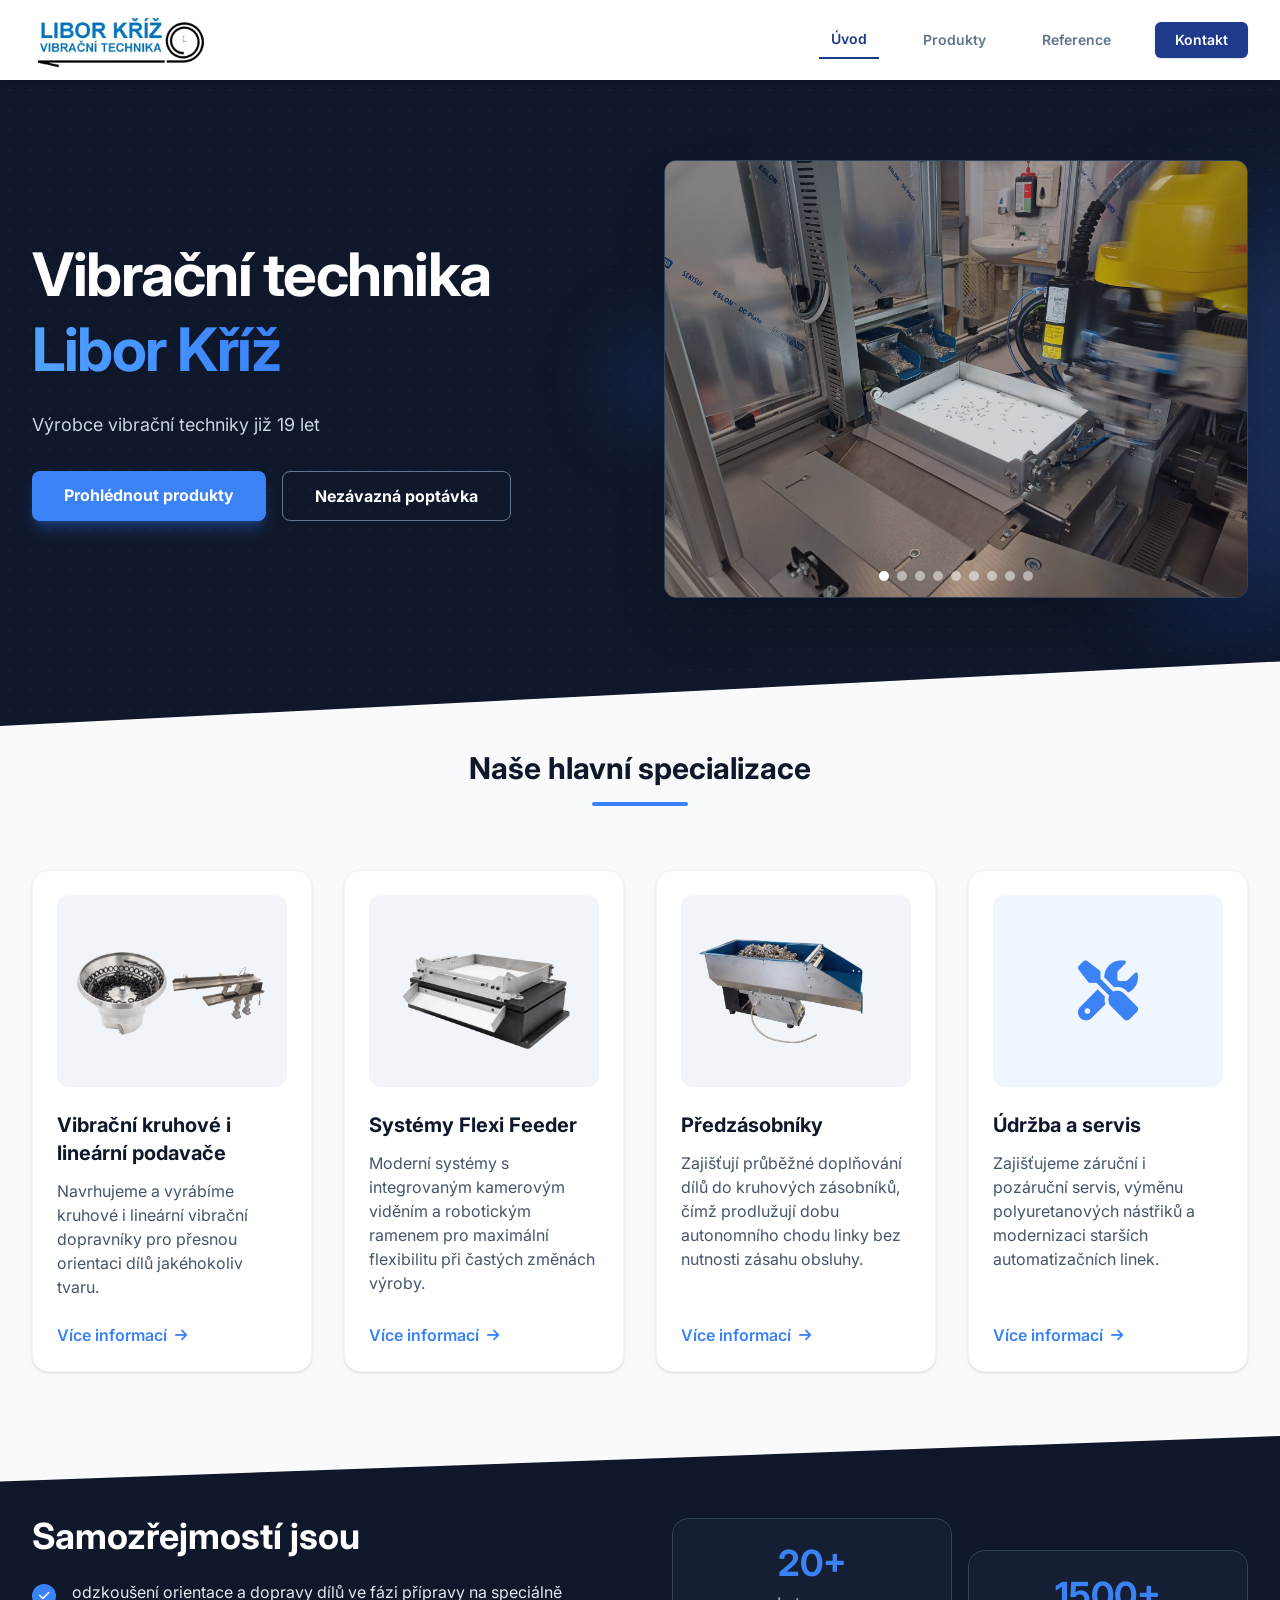
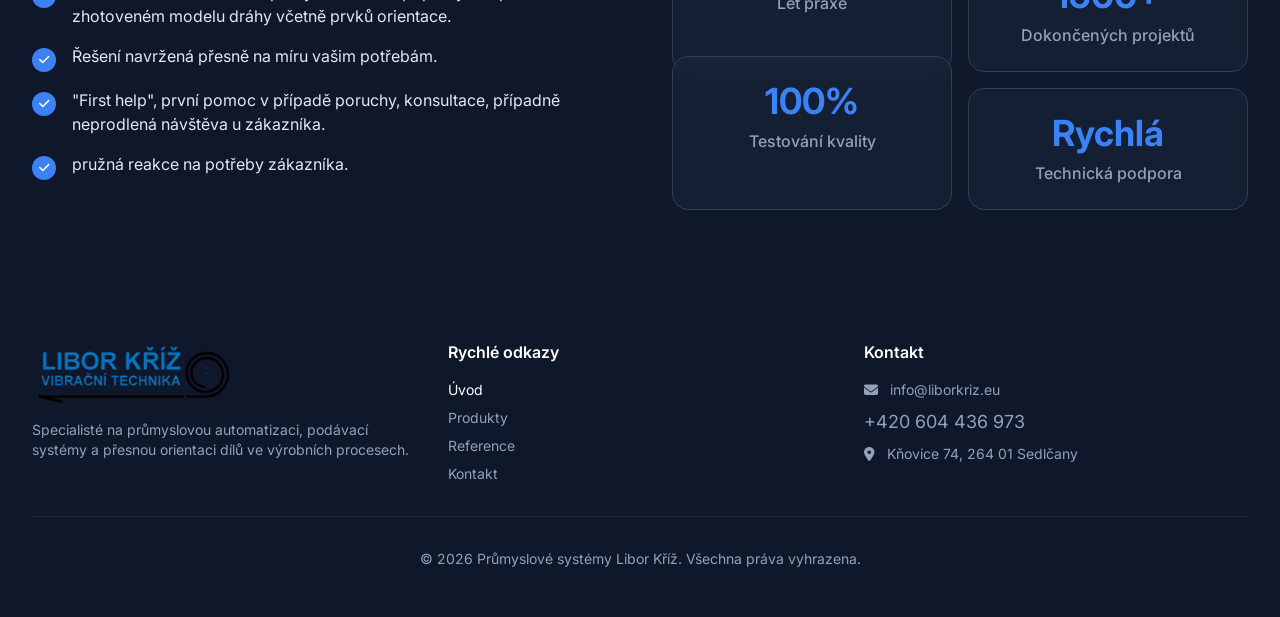
==== index.html @ c9272d0b "Add files via upload" ====
<!DOCTYPE html>
<html lang="cs">
<head>
    <meta charset="UTF-8">
    <meta name="viewport" content="width=device-width, initial-scale=1.0">
    
    <!-- Vylepšený SEO titulek a nový meta popisek -->
    <title>Vibrační technika a průmyslová automatizace | Libor Kříž</title>
    <meta name="description" content="Český výrobce vibrační techniky s 19letou tradicí. Navrhujeme a vyrábíme vibrační kruhové zásobníky, lineární podavače a systémy Flexi Feeder na míru.">
    
    <!-- Strukturovaná data (Schema.org) pro Google -->
    <script type="application/ld+json">
    {
      "@context": "https://schema.org",
      "@type": "Manufacturer",
      "name": "Libor Kříž - Průmyslové systémy",
      "url": "https://www.liborkriz.eu",
      "description": "Výrobce vibrační techniky, kruhových zásobníků a průmyslové automatizace.",
      "address": {
        "@type": "PostalAddress",
        "streetAddress": "Kňovice 74",
        "addressLocality": "Sedlčany",
        "postalCode": "264 01",
        "addressCountry": "CZ"
      },
      "telephone": "+420604436973",
      "email": "info@liborkriz.eu"
    }
    </script>
    
    <!-- knihovny -->
    <link rel="stylesheet" href="https://cdnjs.cloudflare.com/ajax/libs/font-awesome/6.4.0/css/all.min.css">
    <link href="https://fonts.googleapis.com/css2?family=Inter:wght@300;400;600;700&display=swap" rel="stylesheet">
    
    <!-- Náš vygenerovaný a bleskově rychlý styl -->
    <link rel="stylesheet" href="css/style.min.css">
</head>
<body class="bg-gray-50 text-slate-800 font-sans antialiased">
    
    <div id="spolecna-hlavicka"></div>

    <!-- Hlavní Hero Sekce -->
    <section class="relative bg-industrial-dark text-white pt-20 pb-32 clip-diagonal overflow-hidden">
        <!-- Dekorativní mřížka na pozadí -->
        <div class="absolute inset-0 opacity-10" style="background-image: radial-gradient(#3b82f6 1px, transparent 1px); background-size: 20px 20px;"></div>
        <div class="absolute top-1/2 right-0 -mr-48 -mt-48 w-96 h-96 rounded-full bg-industrial-accent opacity-20 blur-3xl"></div>
        
        <div class="relative max-w-7xl mx-auto px-4 sm:px-6 lg:px-8 flex flex-col md:flex-row items-center gap-12">
            <div class="md:w-1/2 text-center md:text-left z-10">
                <h1 class="text-4xl md:text-5xl lg:text-6xl font-bold tracking-tight mb-6 leading-tight">
                    Vibrační technika <span class="text-transparent bg-clip-text bg-gradient-to-r from-blue-400 to-industrial-accent">Libor Kříž</span>
                </h1>
                <p class="text-lg text-slate-300 mb-8 max-w-lg mx-auto md:mx-0">
                    Výrobce vibrační techniky již 19 let
                <div class="flex flex-col sm:flex-row gap-4 justify-center md:justify-start">
                    <a href="sluzby.html" class="bg-industrial-accent hover:bg-blue-600 text-white font-bold py-3 px-8 rounded-lg transition-colors shadow-lg shadow-blue-500/30 text-center">
                        Prohlédnout produkty
                    </a>
                    <a href="kontakt.html" class="bg-transparent border border-slate-500 hover:border-white text-white font-bold py-3 px-8 rounded-lg transition-colors text-center">
                        Nezávazná poptávka
                    </a>
                </div>
            </div>
            
            <!-- Pravý sloupec - Slideshow -->
            <div class="lg:w-1/2 relative hidden lg:block">
                <div class="aspect-[4/3] rounded-xl bg-slate-800 border border-slate-700 shadow-2xl relative z-10 overflow-hidden group">
                    
                    <!-- Kontejner pro obrázky -->
                    <div id="hero-slideshow" class="w-full h-full relative">
                        <img src="image/image uvod/FF automa.webp" alt="Průmyslová automatizace 1" class="absolute inset-0 w-full h-full object-cover transition-opacity duration-1000 opacity-100 slide-img">
                        <img src="image/image uvod/FF otevírání.webp" alt="Průmyslová automatizace 2" loading="lazy" class="absolute inset-0 w-full h-full object-cover transition-opacity duration-1000 opacity-0 slide-img">
                        <img src="image/image uvod/FF předzásobník.webp" alt="Předzásobník" loading="lazy" class="absolute inset-0 w-full h-full object-cover transition-opacity duration-1000 opacity-0 slide-img">
                        <img src="image/image uvod/KZ 1.webp" alt="Kruhový zásobník 1" loading="lazy" class="absolute inset-0 w-full h-full object-cover transition-opacity duration-1000 opacity-0 slide-img">
                        <img src="image/image uvod/KZ 2.webp" alt="Kruhový zásobník 2" loading="lazy" class="absolute inset-0 w-full h-full object-cover transition-opacity duration-1000 opacity-0 slide-img">
                        <img src="image/image uvod/KZ 3.webp" alt="Kruhový zásobník 3" loading="lazy" class="absolute inset-0 w-full h-full object-cover transition-opacity duration-1000 opacity-0 slide-img">
                        <img src="image/image uvod/KZ 4.webp" alt="Kruhový zásobník 4" loading="lazy" class="absolute inset-0 w-full h-full object-cover transition-opacity duration-1000 opacity-0 slide-img">
                        <img src="image/image uvod/KZ 5.webp" alt="Kruhový zásobník 5" loading="lazy" class="absolute inset-0 w-full h-full object-cover transition-opacity duration-1000 opacity-0 slide-img">
                        <img src="image/image uvod/KZ 6.webp" alt="Kruhový zásobník 6" loading="lazy" class="absolute inset-0 w-full h-full object-cover transition-opacity duration-1000 opacity-0 slide-img">
                        <div class="absolute inset-0 bg-slate-900/20"></div>
                    </div>

                    <!-- Tlačítka pro manuální ovládání -->
                    <button id="slide-prev" class="absolute left-4 top-1/2 -translate-y-1/2 bg-slate-900/50 hover:bg-industrial-accent text-white w-10 h-10 rounded-full flex items-center justify-center opacity-0 group-hover:opacity-100 transition-all cursor-pointer z-20">
                        <i class="fa-solid fa-chevron-left"></i>
                    </button>
                    <button id="slide-next" class="absolute right-4 top-1/2 -translate-y-1/2 bg-slate-900/50 hover:bg-industrial-accent text-white w-10 h-10 rounded-full flex items-center justify-center opacity-0 group-hover:opacity-100 transition-all cursor-pointer z-20">
                        <i class="fa-solid fa-chevron-right"></i>
                    </button>
                    
                    <!-- Indikátory (Tečky dole) -->
                    <div class="absolute bottom-4 left-1/2 -translate-x-1/2 flex space-x-2 z-20">
                        <span class="slide-dot w-2.5 h-2.5 rounded-full bg-white opacity-100 cursor-pointer transition-opacity" data-index="0"></span>
                        <span class="slide-dot w-2.5 h-2.5 rounded-full bg-white opacity-50 hover:opacity-75 cursor-pointer transition-opacity" data-index="1"></span>
                        <span class="slide-dot w-2.5 h-2.5 rounded-full bg-white opacity-50 hover:opacity-75 cursor-pointer transition-opacity" data-index="2"></span>
                        <span class="slide-dot w-2.5 h-2.5 rounded-full bg-white opacity-50 hover:opacity-75 cursor-pointer transition-opacity" data-index="3"></span>
                        <span class="slide-dot w-2.5 h-2.5 rounded-full bg-white opacity-50 hover:opacity-75 cursor-pointer transition-opacity" data-index="4"></span>
                        <span class="slide-dot w-2.5 h-2.5 rounded-full bg-white opacity-50 hover:opacity-75 cursor-pointer transition-opacity" data-index="5"></span>
                        <span class="slide-dot w-2.5 h-2.5 rounded-full bg-white opacity-50 hover:opacity-75 cursor-pointer transition-opacity" data-index="6"></span>
                        <span class="slide-dot w-2.5 h-2.5 rounded-full bg-white opacity-50 hover:opacity-75 cursor-pointer transition-opacity" data-index="7"></span>
                        <span class="slide-dot w-2.5 h-2.5 rounded-full bg-white opacity-50 hover:opacity-75 cursor-pointer transition-opacity" data-index="8"></span>
                    </div>
                </div>
                <div class="absolute top-1/2 -translate-y-1/2 -left-12 w-24 h-24 bg-industrial-accent/20 rounded-full blur-2xl"></div>
                <div class="absolute -bottom-6 -right-6 w-32 h-32 bg-industrial-blue/30 rounded-full blur-2xl"></div>
            </div>
        </div>
    </section>

    <!-- Sekce: Co děláme s velkými obrázky -->
<!-- Sekce: Co děláme s velkými obrázky -->
    <main class="py-16 bg-gray-50 -mt-10">
        <div class="max-w-7xl mx-auto px-4 sm:px-6 lg:px-8">
            <div class="text-center mb-16">
                <h2 class="text-3xl font-bold text-industrial-dark">Naše hlavní specializace</h2>
                <div class="w-24 h-1 bg-industrial-accent mx-auto mt-4 rounded-full"></div>
            </div>

            <div class="grid grid-cols-1 md:grid-cols-2 lg:grid-cols-4 gap-8">
                
                <!-- Karta 1: Vibrační podavače -->
                <div class="bg-white p-6 rounded-2xl shadow-sm border border-slate-100 hover:shadow-xl transition-all duration-300 transform hover:-translate-y-1 flex flex-col h-full">
                    <div class="w-full h-48 mb-6 rounded-xl overflow-hidden bg-slate-100 flex items-center justify-center">
                        <img src="image/image uvod/KZ-linear.webp" alt="Vibrační kruhové a lineární podavače" loading="lazy" class="w-full h-full object-contain p-4">
                    </div>
                    <h3 class="text-xl font-bold text-industrial-dark mb-3">Vibrační kruhové i lineární podavače</h3>
                    <p class="text-slate-600 mb-6 flex-grow">Navrhujeme a vyrábíme kruhové i lineární vibrační dopravníky pro přesnou orientaci dílů jakéhokoliv tvaru.</p>
                    <a href="sluzby.html#vibracni" class="text-industrial-accent font-semibold hover:text-industrial-blue flex items-center transition-colors mt-auto">Více informací <i class="fa-solid fa-arrow-right ml-2 text-sm"></i></a>
                </div>

                <!-- Karta 2: Flexi Feeder -->
                <div class="bg-white p-6 rounded-2xl shadow-sm border border-slate-100 hover:shadow-xl transition-all duration-300 transform hover:-translate-y-1 flex flex-col h-full">
                    <div class="w-full h-48 mb-6 rounded-xl overflow-hidden bg-slate-100 flex items-center justify-center">
                        <img src="image/image uvod/FF otevírání.webp" alt="Systémy Flexi Feeder" loading="lazy" class="w-full h-full object-contain p-4">
                    </div>
                    <h3 class="text-xl font-bold text-industrial-dark mb-3">Systémy Flexi Feeder</h3>
                    <p class="text-slate-600 mb-6 flex-grow">Moderní systémy s integrovaným kamerovým viděním a robotickým ramenem pro maximální flexibilitu při častých změnách výroby.</p>
                    <a href="sluzby.html#flexi" class="text-industrial-accent font-semibold hover:text-industrial-blue flex items-center transition-colors mt-auto">Více informací <i class="fa-solid fa-arrow-right ml-2 text-sm"></i></a>
                </div>

                <!-- Karta 3: Předzásobníky -->
                <div class="bg-white p-6 rounded-2xl shadow-sm border border-slate-100 hover:shadow-xl transition-all duration-300 transform hover:-translate-y-1 flex flex-col h-full">
                    <div class="w-full h-48 mb-6 rounded-xl overflow-hidden bg-slate-100 flex items-center justify-center">
                        <img src="image/image produkty/predzasobnik transparent.webp" alt="Předzásobníky" loading="lazy" class="w-full h-full object-contain p-4">
                    </div>
                    <h3 class="text-xl font-bold text-industrial-dark mb-3">Předzásobníky</h3>
                    <p class="text-slate-600 mb-6 flex-grow">Zajišťují průběžné doplňování dílů do kruhových zásobníků, čímž prodlužují dobu autonomního chodu linky bez nutnosti zásahu obsluhy.</p>
                    <a href="sluzby.html#predzasobniky" class="text-industrial-accent font-semibold hover:text-industrial-blue flex items-center transition-colors mt-auto">Více informací <i class="fa-solid fa-arrow-right ml-2 text-sm"></i></a>
                </div>

                <!-- Karta 4: Servis -->
                <div class="bg-white p-6 rounded-2xl shadow-sm border border-slate-100 hover:shadow-xl transition-all duration-300 transform hover:-translate-y-1 flex flex-col h-full">
                    <div class="w-full h-48 mb-6 rounded-xl overflow-hidden bg-blue-50 flex items-center justify-center">
                        <i class="fa-solid fa-screwdriver-wrench text-6xl text-industrial-accent"></i>
                    </div>
                    <h3 class="text-xl font-bold text-industrial-dark mb-3">Údržba a servis</h3>
                    <p class="text-slate-600 mb-6 flex-grow">Zajišťujeme záruční i pozáruční servis, výměnu polyuretanových nástřiků a modernizaci starších automatizačních linek.</p>
                    <a href="kontakt.html" class="text-industrial-accent font-semibold hover:text-industrial-blue flex items-center transition-colors mt-auto">Více informací <i class="fa-solid fa-arrow-right ml-2 text-sm"></i></a>
                </div>
                
            </div>
        </div>
    </main>

    <!-- Sekce: O Nás -->
    <section class="py-20 bg-industrial-dark text-white relative clip-diagonal-bottom">
        <div class="max-w-7xl mx-auto px-4 sm:px-6 lg:px-8 relative z-10">
            <div class="flex flex-col lg:flex-row items-center gap-16">
                <div class="lg:w-1/2">
                    <h2 class="text-3xl md:text-4xl font-bold mb-6">Samozřejmostí jsou</h2>
                    <ul class="space-y-4 mb-8">
                        <li class="flex items-start"><div class="flex-shrink-0 w-6 h-6 rounded-full bg-industrial-accent flex items-center justify-center mt-1 mr-4"><i class="fa-solid fa-check text-white text-xs"></i></div><span class="text-slate-200">odzkoušení orientace a dopravy dílů ve fázi přípravy na speciálně zhotoveném modelu dráhy včetně prvků orientace.</span></l>
                        <li class="flex items-start"><div class="flex-shrink-0 w-6 h-6 rounded-full bg-industrial-accent flex items-center justify-center mt-1 mr-4"><i class="fa-solid fa-check text-white text-xs"></i></div><span class="text-slate-200">Řešení navržená přesně na míru vašim potřebám.</span></li>
                        <li class="flex items-start"><div class="flex-shrink-0 w-6 h-6 rounded-full bg-industrial-accent flex items-center justify-center mt-1 mr-4"><i class="fa-solid fa-check text-white text-xs"></i></div><span class="text-slate-200">"First help", první pomoc v případě poruchy, konsultace, případně neprodlená návštěva u zákazníka.</span></li>
                        <li class="flex items-start"><div class="flex-shrink-0 w-6 h-6 rounded-full bg-industrial-accent flex items-center justify-center mt-1 mr-4"><i class="fa-solid fa-check text-white text-xs"></i></div><span class="text-slate-200">pružná reakce na potřeby zákazníka.</span></li>
                    </ul>
                </div>
                
                <div class="lg:w-1/2 grid grid-cols-2 gap-4">
                    <div class="bg-slate-800/50 p-6 rounded-2xl border border-slate-700 backdrop-blur-sm text-center"><div class="text-4xl font-bold text-industrial-accent mb-2">20+</div><div class="text-slate-400 font-medium">Let praxe</div></div>
                    <div class="bg-slate-800/50 p-6 rounded-2xl border border-slate-700 backdrop-blur-sm text-center mt-8"><div class="text-4xl font-bold text-industrial-accent mb-2">1500+</div><div class="text-slate-400 font-medium">Dokončených projektů</div></div>
                    <div class="bg-slate-800/50 p-6 rounded-2xl border border-slate-700 backdrop-blur-sm text-center -mt-8"><div class="text-4xl font-bold text-industrial-accent mb-2">100%</div><div class="text-slate-400 font-medium">Testování kvality</div></div>
                    <div class="bg-slate-800/50 p-6 rounded-2xl border border-slate-700 backdrop-blur-sm text-center"><div class="text-4xl font-bold text-industrial-accent mb-2">Rychlá</div><div class="text-slate-400 font-medium">Technická podpora</div></div>
                </div>
            </div>
        </div>
    </section>

    <!-- Patička -->
    <footer class="bg-slate-900 text-slate-400 py-12">
        <div class="max-w-7xl mx-auto px-4 sm:px-6 lg:px-8">
            <div class="grid grid-cols-1 md:grid-cols-3 gap-8">
                <div>
                    <a href="index.html" class="flex-shrink-0 flex items-center cursor-pointer">
                        <img src="image/image uvod/logo-transparent.webp" alt="Logo naší firmy" loading="lazy" class="h-16 w-auto">
                    </a>
                    <p class="text-sm mt-4">Specialisté na průmyslovou automatizaci, podávací systémy a přesnou orientaci dílů ve výrobních procesech.</p>
                </div>
                <div>
                    <h3 class="text-white font-semibold mb-4">Rychlé odkazy</h3>
                    <ul class="space-y-2 text-sm">
                        <li><a href="index.html" class="text-white transition-colors">Úvod</a></li>
                        <li><a href="sluzby.html" class="hover:text-white transition-colors">Produkty</a></li>
                        <li><a href="reference.html" class="hover:text-white transition-colors">Reference</a></li>
                        <li><a href="kontakt.html" class="hover:text-white transition-colors">Kontakt</a></li>
                    </ul>
                </div>
                <div>
                    <h3 class="text-white font-semibold mb-4">Kontakt</h3>
                    <ul class="space-y-2 text-sm">
                        <li><i class="fa-solid fa-envelope mr-2"></i> info@liborkriz.eu</li>
                        <li>
                            <a href="tel:+420604436973" class="text-lg hover:text-industrial-accent transition-colors">+420 604 436 973</a>
                        </li>
                        <li>
                            <i class="fa-solid fa-location-dot mr-2"></i> 
                            <a href="https://maps.google.com/?q=Kňovice+74,+264+01+Sedlčany" target="_blank" rel="noopener noreferrer" class="hover:text-white transition-colors">
                                Kňovice 74, 264 01 Sedlčany
                             </a>
</li>
                    </ul>
                </div>
            </div>
            <div class="mt-8 pt-8 border-t border-slate-800 text-sm text-center">
                &copy; 2026 Průmyslové systémy Libor Kříž. Všechna práva vyhrazena.
            </div>
        </div>
    </footer>

    <!-- Skripty -->
    <script>
        // Skript pro hlavní Slideshow
        document.addEventListener('DOMContentLoaded', function() {
            const slides = document.querySelectorAll('.slide-img');
            const dots = document.querySelectorAll('.slide-dot');
            const btnPrev = document.getElementById('slide-prev');
            const btnNext = document.getElementById('slide-next');
            let currentSlide = 0;
            let slideInterval;
            const intervalTime = 5000; 
    
            if(slides.length === 0) return; 
    
            function showSlide(index) {
                slides.forEach(slide => slide.classList.replace('opacity-100', 'opacity-0'));
                dots.forEach(dot => {
                    dot.classList.replace('opacity-100', 'opacity-50');
                    dot.classList.add('hover:opacity-75');
                });
    
                if (index >= slides.length) currentSlide = 0;
                if (index < 0) currentSlide = slides.length - 1;
    
                slides[currentSlide].classList.replace('opacity-0', 'opacity-100');
                if(dots[currentSlide]) {
                    dots[currentSlide].classList.replace('opacity-50', 'opacity-100');
                    dots[currentSlide].classList.remove('hover:opacity-75');
                }
            }
    
            function nextSlide() { currentSlide++; showSlide(currentSlide); }
            function prevSlide() { currentSlide--; showSlide(currentSlide); }
            function startSlideshow() { slideInterval = setInterval(nextSlide, intervalTime); }
            function resetInterval() { clearInterval(slideInterval); startSlideshow(); }
    
            if(btnNext) btnNext.addEventListener('click', () => { nextSlide(); resetInterval(); });
            if(btnPrev) btnPrev.addEventListener('click', () => { prevSlide(); resetInterval(); });
    
            dots.forEach((dot, index) => {
                dot.addEventListener('click', () => {
                    currentSlide = index;
                    showSlide(currentSlide);
                    resetInterval();
                });
            });
    
            startSlideshow();
        });
    </script>
    <script>
        // Spojený skript pro načtení hlavičky a zvýraznění aktivní stránky v menuy
        fetch('hlavicka.html')
            .then(response => response.text())
            .then(data => {
                document.getElementById('spolecna-hlavicka').outerHTML = data;
                
                let currentPage = window.location.pathname.split('/').pop();
                if (currentPage === '') currentPage = 'index.html';

                const navLinks = document.querySelectorAll('header nav a');
                
                navLinks.forEach(link => {
                    if (link.getAttribute('href') === currentPage) {
                        link.classList.remove('text-slate-500');
                        link.classList.add('text-industrial-blue', 'font-extrabold', 'border-b-2', 'border-industrial-blue');
                    }
                });
            })
            .catch(error => console.error('Chyba při načítání hlavičky:', error));
    </script>
</body>
</html>
---- css/style.min.css ----
/*! tailwindcss v4.3.3 | MIT License | https://tailwindcss.com */
@layer properties{@supports (((-webkit-hyphens:none)) and (not (margin-trim:inline))) or ((-moz-orient:inline) and (not (color:rgb(from red r g b)))){*,:before,:after,::backdrop{--tw-translate-x:0;--tw-translate-y:0;--tw-translate-z:0;--tw-rotate-x:initial;--tw-rotate-y:initial;--tw-rotate-z:initial;--tw-skew-x:initial;--tw-skew-y:initial;--tw-space-y-reverse:0;--tw-space-x-reverse:0;--tw-border-style:solid;--tw-gradient-position:initial;--tw-gradient-from:#0000;--tw-gradient-via:#0000;--tw-gradient-to:#0000;--tw-gradient-stops:initial;--tw-gradient-via-stops:initial;--tw-gradient-from-position:0%;--tw-gradient-via-position:50%;--tw-gradient-to-position:100%;--tw-leading:initial;--tw-font-weight:initial;--tw-tracking:initial;--tw-shadow:0 0 #0000;--tw-shadow-color:initial;--tw-shadow-alpha:100%;--tw-inset-shadow:0 0 #0000;--tw-inset-shadow-color:initial;--tw-inset-shadow-alpha:100%;--tw-ring-color:initial;--tw-ring-shadow:0 0 #0000;--tw-inset-ring-color:initial;--tw-inset-ring-shadow:0 0 #0000;--tw-ring-inset:initial;--tw-ring-offset-width:0px;--tw-ring-offset-color:#fff;--tw-ring-offset-shadow:0 0 #0000;--tw-blur:initial;--tw-brightness:initial;--tw-contrast:initial;--tw-grayscale:initial;--tw-hue-rotate:initial;--tw-invert:initial;--tw-opacity:initial;--tw-saturate:initial;--tw-sepia:initial;--tw-drop-shadow:initial;--tw-drop-shadow-color:initial;--tw-drop-shadow-alpha:100%;--tw-drop-shadow-size:initial;--tw-backdrop-blur:initial;--tw-backdrop-brightness:initial;--tw-backdrop-contrast:initial;--tw-backdrop-grayscale:initial;--tw-backdrop-hue-rotate:initial;--tw-backdrop-invert:initial;--tw-backdrop-opacity:initial;--tw-backdrop-saturate:initial;--tw-backdrop-sepia:initial;--tw-duration:initial;--tw-scale-x:1;--tw-scale-y:1;--tw-scale-z:1}}}@layer theme{:root,:host{--font-sans:"Inter", sans-serif;--font-mono:ui-monospace, SFMono-Regular, Menlo, Monaco, Consolas, "Liberation Mono", "Courier New", monospace;--color-blue-50:oklch(97% .014 254.604);--color-blue-100:oklch(93.2% .032 255.585);--color-blue-400:oklch(70.7% .165 254.624);--color-blue-500:oklch(62.3% .214 259.815);--color-blue-600:oklch(54.6% .245 262.881);--color-slate-100:oklch(96.8% .007 247.896);--color-slate-200:oklch(92.9% .013 255.508);--color-slate-300:oklch(86.9% .022 252.894);--color-slate-400:oklch(70.4% .04 256.788);--color-slate-500:oklch(55.4% .046 257.417);--color-slate-600:oklch(44.6% .043 257.281);--color-slate-700:oklch(37.2% .044 257.287);--color-slate-800:oklch(27.9% .041 260.031);--color-slate-900:oklch(20.8% .042 265.755);--color-gray-50:oklch(98.5% .002 247.839);--color-white:#fff;--spacing:.25rem;--container-lg:32rem;--container-2xl:42rem;--container-7xl:80rem;--text-xs:.75rem;--text-xs--line-height:calc(1 / .75);--text-sm:.875rem;--text-sm--line-height:calc(1.25 / .875);--text-lg:1.125rem;--text-lg--line-height:calc(1.75 / 1.125);--text-xl:1.25rem;--text-xl--line-height:calc(1.75 / 1.25);--text-2xl:1.5rem;--text-2xl--line-height:calc(2 / 1.5);--text-3xl:1.875rem;--text-3xl--line-height:calc(2.25 / 1.875);--text-4xl:2.25rem;--text-4xl--line-height:calc(2.5 / 2.25);--text-5xl:3rem;--text-5xl--line-height:1;--text-6xl:3.75rem;--text-6xl--line-height:1;--font-weight-medium:500;--font-weight-semibold:600;--font-weight-bold:700;--font-weight-extrabold:800;--tracking-tight:-.025em;--leading-tight:1.25;--leading-relaxed:1.625;--radius-md:.375rem;--radius-lg:.5rem;--radius-xl:.75rem;--radius-2xl:1rem;--blur-sm:8px;--blur-2xl:40px;--blur-3xl:64px;--default-transition-duration:.15s;--default-transition-timing-function:cubic-bezier(.4, 0, .2, 1);--default-font-family:var(--font-sans);--default-mono-font-family:var(--font-mono);--color-industrial-blue:#1e3a8a;--color-industrial-accent:#3b82f6;--color-industrial-dark:#0f172a;--color-industrial-gray:#f1f5f9}}@layer base{*,:after,:before,::backdrop{box-sizing:border-box;border:0 solid;margin:0;padding:0}::file-selector-button{box-sizing:border-box;border:0 solid;margin:0;padding:0}html,:host{-webkit-text-size-adjust:100%;tab-size:4;line-height:1.5;font-family:var(--default-font-family,-apple-system, BlinkMacSystemFont, "Segoe UI", Roboto, "Helvetica Neue", "Noto Sans", Arial, sans-serif, "Apple Color Emoji", "Segoe UI Emoji", "Segoe UI Symbol", "Noto Color Emoji");font-feature-settings:var(--default-font-feature-settings,normal);font-variation-settings:var(--default-font-variation-settings,normal);-webkit-tap-highlight-color:transparent}hr{height:0;color:inherit;border-top-width:1px}abbr:where([title]){-webkit-text-decoration:underline dotted;text-decoration:underline dotted}h1,h2,h3,h4,h5,h6{font-size:inherit;font-weight:inherit}a{color:inherit;-webkit-text-decoration:inherit;-webkit-text-decoration:inherit;-webkit-text-decoration:inherit;text-decoration:inherit}b,strong{font-weight:bolder}code,kbd,samp,pre{font-family:var(--default-mono-font-family,ui-monospace, SFMono-Regular, Menlo, Monaco, Consolas, "Liberation Mono", "Courier New", monospace);font-feature-settings:var(--default-mono-font-feature-settings,normal);font-variation-settings:var(--default-mono-font-variation-settings,normal);font-size:1em}small{font-size:80%}sub,sup{vertical-align:baseline;font-size:75%;line-height:0;position:relative}sub{bottom:-.25em}sup{top:-.5em}table{text-indent:0;border-color:inherit;border-collapse:collapse}:-moz-focusring:where(:not(iframe)){outline:auto}progress{vertical-align:baseline}summary{display:list-item}ol,ul,menu{list-style:none}img,svg,video,canvas,audio,iframe,embed,object{vertical-align:middle;display:block}img,video{max-width:100%;height:auto}button,input,select,optgroup,textarea{font:inherit;font-feature-settings:inherit;font-variation-settings:inherit;letter-spacing:inherit;color:inherit;opacity:1;background-color:#0000;border-radius:0}::file-selector-button{font:inherit;font-feature-settings:inherit;font-variation-settings:inherit;letter-spacing:inherit;color:inherit;opacity:1;background-color:#0000;border-radius:0}:where(select:is([multiple],[size])) optgroup{font-weight:bolder}:where(select:is([multiple],[size])) optgroup option{padding-inline-start:20px}::file-selector-button{margin-inline-end:4px}::placeholder{opacity:1}@supports (not ((-webkit-appearance:-apple-pay-button))) or (contain-intrinsic-size:1px){::placeholder{color:currentColor}@supports (color:color-mix(in lab, red, red)){::placeholder{color:color-mix(in oklab, currentcolor 50%, transparent)}}}textarea{resize:vertical}::-webkit-search-decoration{-webkit-appearance:none}::-webkit-date-and-time-value{min-height:1lh;text-align:inherit}::-webkit-datetime-edit{display:inline-flex}::-webkit-datetime-edit-fields-wrapper{padding:0}::-webkit-datetime-edit{padding-block:0}::-webkit-datetime-edit-year-field{padding-block:0}::-webkit-datetime-edit-month-field{padding-block:0}::-webkit-datetime-edit-day-field{padding-block:0}::-webkit-datetime-edit-hour-field{padding-block:0}::-webkit-datetime-edit-minute-field{padding-block:0}::-webkit-datetime-edit-second-field{padding-block:0}::-webkit-datetime-edit-millisecond-field{padding-block:0}::-webkit-datetime-edit-meridiem-field{padding-block:0}::-webkit-calendar-picker-indicator{line-height:1}:-moz-ui-invalid{box-shadow:none}button,input:where([type=button],[type=reset],[type=submit]){appearance:button}::file-selector-button{appearance:button}::-webkit-inner-spin-button{height:auto}::-webkit-outer-spin-button{height:auto}[hidden]:where(:not([hidden=until-found])){display:none!important}}@layer components;@layer utilities{.absolute{position:absolute}.relative{position:relative}.sticky{position:sticky}.inset-0{inset:0}.top-0{top:0}.top-1\/2{top:50%}.-right-6{right:calc(var(--spacing) * -6)}.right-0{right:0}.right-4{right:calc(var(--spacing) * 4)}.-bottom-6{bottom:calc(var(--spacing) * -6)}.bottom-4{bottom:calc(var(--spacing) * 4)}.-left-12{left:calc(var(--spacing) * -12)}.left-1\/2{left:50%}.left-4{left:calc(var(--spacing) * 4)}.z-10{z-index:10}.z-20{z-index:20}.z-50{z-index:50}.mx-auto{margin-inline:auto}.-mt-8{margin-top:calc(var(--spacing) * -8)}.-mt-10{margin-top:calc(var(--spacing) * -10)}.-mt-16{margin-top:calc(var(--spacing) * -16)}.-mt-48{margin-top:calc(var(--spacing) * -48)}.mt-1{margin-top:var(--spacing)}.mt-4{margin-top:calc(var(--spacing) * 4)}.mt-8{margin-top:calc(var(--spacing) * 8)}.mt-12{margin-top:calc(var(--spacing) * 12)}.mt-auto{margin-top:auto}.-mr-16{margin-right:calc(var(--spacing) * -16)}.-mr-48{margin-right:calc(var(--spacing) * -48)}.mr-2{margin-right:calc(var(--spacing) * 2)}.mr-4{margin-right:calc(var(--spacing) * 4)}.mb-1{margin-bottom:var(--spacing)}.mb-2{margin-bottom:calc(var(--spacing) * 2)}.mb-3{margin-bottom:calc(var(--spacing) * 3)}.mb-4{margin-bottom:calc(var(--spacing) * 4)}.mb-6{margin-bottom:calc(var(--spacing) * 6)}.mb-8{margin-bottom:calc(var(--spacing) * 8)}.mb-16{margin-bottom:calc(var(--spacing) * 16)}.ml-2{margin-left:calc(var(--spacing) * 2)}.ml-5{margin-left:calc(var(--spacing) * 5)}.block{display:block}.flex{display:flex}.grid{display:grid}.hidden{display:none}.inline-flex{display:inline-flex}.aspect-\[4\/3\]{aspect-ratio:4/3}.h-1{height:var(--spacing)}.h-2\.5{height:calc(var(--spacing) * 2.5)}.h-6{height:calc(var(--spacing) * 6)}.h-10{height:calc(var(--spacing) * 10)}.h-12{height:calc(var(--spacing) * 12)}.h-14{height:calc(var(--spacing) * 14)}.h-16{height:calc(var(--spacing) * 16)}.h-20{height:calc(var(--spacing) * 20)}.h-24{height:calc(var(--spacing) * 24)}.h-32{height:calc(var(--spacing) * 32)}.h-48{height:calc(var(--spacing) * 48)}.h-56{height:calc(var(--spacing) * 56)}.h-96{height:calc(var(--spacing) * 96)}.h-\[400px\]{height:400px}.h-full{height:100%}.min-h-screen{min-height:100vh}.w-2\.5{width:calc(var(--spacing) * 2.5)}.w-6{width:calc(var(--spacing) * 6)}.w-10{width:calc(var(--spacing) * 10)}.w-12{width:calc(var(--spacing) * 12)}.w-24{width:calc(var(--spacing) * 24)}.w-32{width:calc(var(--spacing) * 32)}.w-48{width:calc(var(--spacing) * 48)}.w-96{width:calc(var(--spacing) * 96)}.w-auto{width:auto}.w-full{width:100%}.max-w-2xl{max-width:var(--container-2xl)}.max-w-7xl{max-width:var(--container-7xl)}.max-w-lg{max-width:var(--container-lg)}.flex-shrink-0{flex-shrink:0}.flex-grow{flex-grow:1}.-translate-x-1\/2{--tw-translate-x:calc(calc(1 / 2 * 100%) * -1);translate:var(--tw-translate-x) var(--tw-translate-y)}.-translate-y-1\/2{--tw-translate-y:calc(calc(1 / 2 * 100%) * -1);translate:var(--tw-translate-x) var(--tw-translate-y)}.transform{transform:var(--tw-rotate-x,) var(--tw-rotate-y,) var(--tw-rotate-z,) var(--tw-skew-x,) var(--tw-skew-y,)}.cursor-pointer{cursor:pointer}.resize-none{resize:none}.scroll-mt-24{scroll-margin-top:calc(var(--spacing) * 24)}.list-inside{list-style-position:inside}.list-outside{list-style-position:outside}.list-disc{list-style-type:disc}.grid-cols-1{grid-template-columns:repeat(1,minmax(0,1fr))}.grid-cols-2{grid-template-columns:repeat(2,minmax(0,1fr))}.flex-col{flex-direction:column}.items-center{align-items:center}.items-start{align-items:flex-start}.justify-between{justify-content:space-between}.justify-center{justify-content:center}.gap-2{gap:calc(var(--spacing) * 2)}.gap-4{gap:calc(var(--spacing) * 4)}.gap-6{gap:calc(var(--spacing) * 6)}.gap-8{gap:calc(var(--spacing) * 8)}.gap-12{gap:calc(var(--spacing) * 12)}.gap-16{gap:calc(var(--spacing) * 16)}:where(.space-y-2>:not(:last-child)){--tw-space-y-reverse:0;margin-block-start:calc(calc(var(--spacing) * 2) * var(--tw-space-y-reverse));margin-block-end:calc(calc(var(--spacing) * 2) * calc(1 - var(--tw-space-y-reverse)))}:where(.space-y-3>:not(:last-child)){--tw-space-y-reverse:0;margin-block-start:calc(calc(var(--spacing) * 3) * var(--tw-space-y-reverse));margin-block-end:calc(calc(var(--spacing) * 3) * calc(1 - var(--tw-space-y-reverse)))}:where(.space-y-4>:not(:last-child)){--tw-space-y-reverse:0;margin-block-start:calc(calc(var(--spacing) * 4) * var(--tw-space-y-reverse));margin-block-end:calc(calc(var(--spacing) * 4) * calc(1 - var(--tw-space-y-reverse)))}:where(.space-y-6>:not(:last-child)){--tw-space-y-reverse:0;margin-block-start:calc(calc(var(--spacing) * 6) * var(--tw-space-y-reverse));margin-block-end:calc(calc(var(--spacing) * 6) * calc(1 - var(--tw-space-y-reverse)))}:where(.space-x-2>:not(:last-child)){--tw-space-x-reverse:0;margin-inline-start:calc(calc(var(--spacing) * 2) * var(--tw-space-x-reverse));margin-inline-end:calc(calc(var(--spacing) * 2) * calc(1 - var(--tw-space-x-reverse)))}:where(.space-x-8>:not(:last-child)){--tw-space-x-reverse:0;margin-inline-start:calc(calc(var(--spacing) * 8) * var(--tw-space-x-reverse));margin-inline-end:calc(calc(var(--spacing) * 8) * calc(1 - var(--tw-space-x-reverse)))}.overflow-hidden{overflow:hidden}.rounded-2xl{border-radius:var(--radius-2xl)}.rounded-full{border-radius:3.40282e38px}.rounded-lg{border-radius:var(--radius-lg)}.rounded-md{border-radius:var(--radius-md)}.rounded-xl{border-radius:var(--radius-xl)}.border{border-style:var(--tw-border-style);border-width:1px}.border-y{border-block-style:var(--tw-border-style);border-block-width:1px}.border-t{border-top-style:var(--tw-border-style);border-top-width:1px}.border-b-2{border-bottom-style:var(--tw-border-style);border-bottom-width:2px}.border-l-4{border-left-style:var(--tw-border-style);border-left-width:4px}.border-blue-100{border-color:var(--color-blue-100)}.border-industrial-accent{border-color:var(--color-industrial-accent)}.border-industrial-blue{border-color:var(--color-industrial-blue)}.border-slate-100{border-color:var(--color-slate-100)}.border-slate-200{border-color:var(--color-slate-200)}.border-slate-300{border-color:var(--color-slate-300)}.border-slate-500{border-color:var(--color-slate-500)}.border-slate-700{border-color:var(--color-slate-700)}.border-slate-800{border-color:var(--color-slate-800)}.bg-blue-50{background-color:var(--color-blue-50)}.bg-gray-50{background-color:var(--color-gray-50)}.bg-industrial-accent{background-color:var(--color-industrial-accent)}.bg-industrial-accent\/20{background-color:#3b82f633}@supports (color:color-mix(in lab, red, red)){.bg-industrial-accent\/20{background-color:color-mix(in oklab, var(--color-industrial-accent) 20%, transparent)}}.bg-industrial-blue{background-color:var(--color-industrial-blue)}.bg-industrial-blue\/30{background-color:#1e3a8a4d}@supports (color:color-mix(in lab, red, red)){.bg-industrial-blue\/30{background-color:color-mix(in oklab, var(--color-industrial-blue) 30%, transparent)}}.bg-industrial-dark{background-color:var(--color-industrial-dark)}.bg-slate-100{background-color:var(--color-slate-100)}.bg-slate-800{background-color:var(--color-slate-800)}.bg-slate-800\/50{background-color:#1d293d80}@supports (color:color-mix(in lab, red, red)){.bg-slate-800\/50{background-color:color-mix(in oklab, var(--color-slate-800) 50%, transparent)}}.bg-slate-900{background-color:var(--color-slate-900)}.bg-slate-900\/20{background-color:#0f172b33}@supports (color:color-mix(in lab, red, red)){.bg-slate-900\/20{background-color:color-mix(in oklab, var(--color-slate-900) 20%, transparent)}}.bg-slate-900\/50{background-color:#0f172b80}@supports (color:color-mix(in lab, red, red)){.bg-slate-900\/50{background-color:color-mix(in oklab, var(--color-slate-900) 50%, transparent)}}.bg-transparent{background-color:#0000}.bg-white{background-color:var(--color-white)}.bg-white\/10{background-color:#ffffff1a}@supports (color:color-mix(in lab, red, red)){.bg-white\/10{background-color:color-mix(in oklab, var(--color-white) 10%, transparent)}}.bg-gradient-to-r{--tw-gradient-position:to right in oklab;background-image:linear-gradient(var(--tw-gradient-stops))}.from-blue-400{--tw-gradient-from:var(--color-blue-400);--tw-gradient-stops:var(--tw-gradient-via-stops,var(--tw-gradient-position), var(--tw-gradient-from) var(--tw-gradient-from-position), var(--tw-gradient-to) var(--tw-gradient-to-position))}.to-industrial-accent{--tw-gradient-to:var(--color-industrial-accent);--tw-gradient-stops:var(--tw-gradient-via-stops,var(--tw-gradient-position), var(--tw-gradient-from) var(--tw-gradient-from-position), var(--tw-gradient-to) var(--tw-gradient-to-position))}.bg-clip-text{-webkit-background-clip:text;background-clip:text}.object-contain{object-fit:contain}.object-cover{object-fit:cover}.p-4{padding:calc(var(--spacing) * 4)}.p-6{padding:calc(var(--spacing) * 6)}.p-10{padding:calc(var(--spacing) * 10)}.px-3{padding-inline:calc(var(--spacing) * 3)}.px-4{padding-inline:calc(var(--spacing) * 4)}.px-5{padding-inline:calc(var(--spacing) * 5)}.px-6{padding-inline:calc(var(--spacing) * 6)}.px-8{padding-inline:calc(var(--spacing) * 8)}.py-2{padding-block:calc(var(--spacing) * 2)}.py-3{padding-block:calc(var(--spacing) * 3)}.py-12{padding-block:calc(var(--spacing) * 12)}.py-16{padding-block:calc(var(--spacing) * 16)}.py-20{padding-block:calc(var(--spacing) * 20)}.pt-4{padding-top:calc(var(--spacing) * 4)}.pt-8{padding-top:calc(var(--spacing) * 8)}.pt-20{padding-top:calc(var(--spacing) * 20)}.pt-24{padding-top:calc(var(--spacing) * 24)}.pb-16{padding-bottom:calc(var(--spacing) * 16)}.pb-32{padding-bottom:calc(var(--spacing) * 32)}.pl-4{padding-left:calc(var(--spacing) * 4)}.text-center{text-align:center}.font-sans{font-family:var(--font-sans)}.text-2xl{font-size:var(--text-2xl);line-height:var(--tw-leading,var(--text-2xl--line-height))}.text-3xl{font-size:var(--text-3xl);line-height:var(--tw-leading,var(--text-3xl--line-height))}.text-4xl{font-size:var(--text-4xl);line-height:var(--tw-leading,var(--text-4xl--line-height))}.text-6xl{font-size:var(--text-6xl);line-height:var(--tw-leading,var(--text-6xl--line-height))}.text-lg{font-size:var(--text-lg);line-height:var(--tw-leading,var(--text-lg--line-height))}.text-sm{font-size:var(--text-sm);line-height:var(--tw-leading,var(--text-sm--line-height))}.text-xl{font-size:var(--text-xl);line-height:var(--tw-leading,var(--text-xl--line-height))}.text-xs{font-size:var(--text-xs);line-height:var(--tw-leading,var(--text-xs--line-height))}.leading-relaxed{--tw-leading:var(--leading-relaxed);line-height:var(--leading-relaxed)}.leading-tight{--tw-leading:var(--leading-tight);line-height:var(--leading-tight)}.font-bold{--tw-font-weight:var(--font-weight-bold);font-weight:var(--font-weight-bold)}.font-extrabold{--tw-font-weight:var(--font-weight-extrabold);font-weight:var(--font-weight-extrabold)}.font-medium{--tw-font-weight:var(--font-weight-medium);font-weight:var(--font-weight-medium)}.font-semibold{--tw-font-weight:var(--font-weight-semibold);font-weight:var(--font-weight-semibold)}.tracking-tight{--tw-tracking:var(--tracking-tight);letter-spacing:var(--tracking-tight)}.text-industrial-accent{color:var(--color-industrial-accent)}.text-industrial-blue{color:var(--color-industrial-blue)}.text-industrial-dark{color:var(--color-industrial-dark)}.text-slate-200{color:var(--color-slate-200)}.text-slate-300{color:var(--color-slate-300)}.text-slate-400{color:var(--color-slate-400)}.text-slate-500{color:var(--color-slate-500)}.text-slate-600{color:var(--color-slate-600)}.text-slate-700{color:var(--color-slate-700)}.text-slate-800{color:var(--color-slate-800)}.text-transparent{color:#0000}.text-white{color:var(--color-white)}.antialiased{-webkit-font-smoothing:antialiased;-moz-osx-font-smoothing:grayscale}.opacity-0{opacity:0}.opacity-10{opacity:.1}.opacity-20{opacity:.2}.opacity-50{opacity:.5}.opacity-100{opacity:1}.shadow-2xl{--tw-shadow:0 25px 50px -12px var(--tw-shadow-color,#00000040);box-shadow:var(--tw-inset-shadow), var(--tw-inset-ring-shadow), var(--tw-ring-offset-shadow), var(--tw-ring-shadow), var(--tw-shadow)}.shadow-lg{--tw-shadow:0 10px 15px -3px var(--tw-shadow-color,#0000001a), 0 4px 6px -4px var(--tw-shadow-color,#0000001a);box-shadow:var(--tw-inset-shadow), var(--tw-inset-ring-shadow), var(--tw-ring-offset-shadow), var(--tw-ring-shadow), var(--tw-shadow)}.shadow-md{--tw-shadow:0 4px 6px -1px var(--tw-shadow-color,#0000001a), 0 2px 4px -2px var(--tw-shadow-color,#0000001a);box-shadow:var(--tw-inset-shadow), var(--tw-inset-ring-shadow), var(--tw-ring-offset-shadow), var(--tw-ring-shadow), var(--tw-shadow)}.shadow-sm{--tw-shadow:0 1px 3px 0 var(--tw-shadow-color,#0000001a), 0 1px 2px -1px var(--tw-shadow-color,#0000001a);box-shadow:var(--tw-inset-shadow), var(--tw-inset-ring-shadow), var(--tw-ring-offset-shadow), var(--tw-ring-shadow), var(--tw-shadow)}.shadow-xl{--tw-shadow:0 20px 25px -5px var(--tw-shadow-color,#0000001a), 0 8px 10px -6px var(--tw-shadow-color,#0000001a);box-shadow:var(--tw-inset-shadow), var(--tw-inset-ring-shadow), var(--tw-ring-offset-shadow), var(--tw-ring-shadow), var(--tw-shadow)}.ring-2{--tw-ring-shadow:var(--tw-ring-inset,) 0 0 0 calc(2px + var(--tw-ring-offset-width)) var(--tw-ring-color,currentcolor);box-shadow:var(--tw-inset-shadow), var(--tw-inset-ring-shadow), var(--tw-ring-offset-shadow), var(--tw-ring-shadow), var(--tw-shadow)}.shadow-blue-500\/30{--tw-shadow-color:#3080ff4d}@supports (color:color-mix(in lab, red, red)){.shadow-blue-500\/30{--tw-shadow-color:color-mix(in oklab, color-mix(in oklab, var(--color-blue-500) 30%, transparent) var(--tw-shadow-alpha), transparent)}}.ring-industrial-accent{--tw-ring-color:var(--color-industrial-accent)}.ring-offset-2{--tw-ring-offset-width:2px;--tw-ring-offset-shadow:var(--tw-ring-inset,) 0 0 0 var(--tw-ring-offset-width) var(--tw-ring-offset-color)}.blur-2xl{--tw-blur:blur(var(--blur-2xl));filter:var(--tw-blur,) var(--tw-brightness,) var(--tw-contrast,) var(--tw-grayscale,) var(--tw-hue-rotate,) var(--tw-invert,) var(--tw-saturate,) var(--tw-sepia,) var(--tw-drop-shadow,)}.blur-3xl{--tw-blur:blur(var(--blur-3xl));filter:var(--tw-blur,) var(--tw-brightness,) var(--tw-contrast,) var(--tw-grayscale,) var(--tw-hue-rotate,) var(--tw-invert,) var(--tw-saturate,) var(--tw-sepia,) var(--tw-drop-shadow,)}.backdrop-blur-sm{--tw-backdrop-blur:blur(var(--blur-sm));-webkit-backdrop-filter:var(--tw-backdrop-blur,) var(--tw-backdrop-brightness,) var(--tw-backdrop-contrast,) var(--tw-backdrop-grayscale,) var(--tw-backdrop-hue-rotate,) var(--tw-backdrop-invert,) var(--tw-backdrop-opacity,) var(--tw-backdrop-saturate,) var(--tw-backdrop-sepia,);backdrop-filter:var(--tw-backdrop-blur,) var(--tw-backdrop-brightness,) var(--tw-backdrop-contrast,) var(--tw-backdrop-grayscale,) var(--tw-backdrop-hue-rotate,) var(--tw-backdrop-invert,) var(--tw-backdrop-opacity,) var(--tw-backdrop-saturate,) var(--tw-backdrop-sepia,)}.transition-all{transition-property:all;transition-timing-function:var(--tw-ease,var(--default-transition-timing-function));transition-duration:var(--tw-duration,var(--default-transition-duration))}.transition-colors{transition-property:color,background-color,border-color,outline-color,text-decoration-color,fill,stroke,--tw-gradient-from,--tw-gradient-via,--tw-gradient-to;transition-timing-function:var(--tw-ease,var(--default-transition-timing-function));transition-duration:var(--tw-duration,var(--default-transition-duration))}.transition-opacity{transition-property:opacity;transition-timing-function:var(--tw-ease,var(--default-transition-timing-function));transition-duration:var(--tw-duration,var(--default-transition-duration))}.transition-transform{transition-property:transform,translate,scale,rotate;transition-timing-function:var(--tw-ease,var(--default-transition-timing-function));transition-duration:var(--tw-duration,var(--default-transition-duration))}.duration-300{--tw-duration:.3s;transition-duration:.3s}.duration-500{--tw-duration:.5s;transition-duration:.5s}.duration-700{--tw-duration:.7s;transition-duration:.7s}.duration-1000{--tw-duration:1s;transition-duration:1s}.outline-none{--tw-outline-style:none;outline-style:none}@media (hover:hover){.group-hover\:scale-105:is(:where(.group):hover *){--tw-scale-x:105%;--tw-scale-y:105%;--tw-scale-z:105%;scale:var(--tw-scale-x) var(--tw-scale-y)}.group-hover\:scale-110:is(:where(.group):hover *){--tw-scale-x:110%;--tw-scale-y:110%;--tw-scale-z:110%;scale:var(--tw-scale-x) var(--tw-scale-y)}.group-hover\:opacity-100:is(:where(.group):hover *){opacity:1}}.marker\:text-industrial-accent ::marker{color:var(--color-industrial-accent)}.marker\:text-industrial-accent::marker{color:var(--color-industrial-accent)}.marker\:text-industrial-accent ::-webkit-details-marker{color:var(--color-industrial-accent)}.marker\:text-industrial-accent::-webkit-details-marker{color:var(--color-industrial-accent)}.file\:mr-4::file-selector-button{margin-right:calc(var(--spacing) * 4)}.file\:rounded-lg::file-selector-button{border-radius:var(--radius-lg)}.file\:border-0::file-selector-button{border-style:var(--tw-border-style);border-width:0}.file\:bg-industrial-gray::file-selector-button{background-color:var(--color-industrial-gray)}.file\:px-4::file-selector-button{padding-inline:calc(var(--spacing) * 4)}.file\:py-2\.5::file-selector-button{padding-block:calc(var(--spacing) * 2.5)}.file\:text-sm::file-selector-button{font-size:var(--text-sm);line-height:var(--tw-leading,var(--text-sm--line-height))}.file\:font-semibold::file-selector-button{--tw-font-weight:var(--font-weight-semibold);font-weight:var(--font-weight-semibold)}.file\:text-industrial-dark::file-selector-button{color:var(--color-industrial-dark)}@media (hover:hover){.hover\:-translate-y-1:hover{--tw-translate-y:calc(var(--spacing) * -1);translate:var(--tw-translate-x) var(--tw-translate-y)}.hover\:border-industrial-accent:hover{border-color:var(--color-industrial-accent)}.hover\:border-white:hover{border-color:var(--color-white)}.hover\:bg-blue-600:hover{background-color:var(--color-blue-600)}.hover\:bg-industrial-accent:hover{background-color:var(--color-industrial-accent)}.hover\:bg-industrial-blue:hover{background-color:var(--color-industrial-blue)}.hover\:text-industrial-accent:hover{color:var(--color-industrial-accent)}.hover\:text-industrial-blue:hover{color:var(--color-industrial-blue)}.hover\:text-industrial-dark:hover{color:var(--color-industrial-dark)}.hover\:text-white:hover{color:var(--color-white)}.hover\:opacity-75:hover{opacity:.75}.hover\:shadow-lg:hover{--tw-shadow:0 10px 15px -3px var(--tw-shadow-color,#0000001a), 0 4px 6px -4px var(--tw-shadow-color,#0000001a);box-shadow:var(--tw-inset-shadow), var(--tw-inset-ring-shadow), var(--tw-ring-offset-shadow), var(--tw-ring-shadow), var(--tw-shadow)}.hover\:shadow-xl:hover{--tw-shadow:0 20px 25px -5px var(--tw-shadow-color,#0000001a), 0 8px 10px -6px var(--tw-shadow-color,#0000001a);box-shadow:var(--tw-inset-shadow), var(--tw-inset-ring-shadow), var(--tw-ring-offset-shadow), var(--tw-ring-shadow), var(--tw-shadow)}.hover\:file\:bg-slate-200:hover::file-selector-button{background-color:var(--color-slate-200)}}.focus\:border-industrial-accent:focus{border-color:var(--color-industrial-accent)}.focus\:ring-2:focus{--tw-ring-shadow:var(--tw-ring-inset,) 0 0 0 calc(2px + var(--tw-ring-offset-width)) var(--tw-ring-color,currentcolor);box-shadow:var(--tw-inset-shadow), var(--tw-inset-ring-shadow), var(--tw-ring-offset-shadow), var(--tw-ring-shadow), var(--tw-shadow)}.focus\:ring-industrial-accent:focus{--tw-ring-color:var(--color-industrial-accent)}.focus\:outline-none:focus{--tw-outline-style:none;outline-style:none}@media (min-width:40rem){.sm\:flex-row{flex-direction:row}.sm\:px-6{padding-inline:calc(var(--spacing) * 6)}}@media (min-width:48rem){.md\:col-span-2{grid-column:span 2/span 2}.md\:mx-0{margin-inline:0}.md\:flex{display:flex}.md\:hidden{display:none}.md\:w-1\/2{width:50%}.md\:w-auto{width:auto}.md\:grid-cols-2{grid-template-columns:repeat(2,minmax(0,1fr))}.md\:grid-cols-3{grid-template-columns:repeat(3,minmax(0,1fr))}.md\:flex-row{flex-direction:row}.md\:justify-start{justify-content:flex-start}.md\:text-left{text-align:left}.md\:text-4xl{font-size:var(--text-4xl);line-height:var(--tw-leading,var(--text-4xl--line-height))}.md\:text-5xl{font-size:var(--text-5xl);line-height:var(--tw-leading,var(--text-5xl--line-height))}}@media (min-width:64rem){.lg\:col-span-1{grid-column:span 1/span 1}.lg\:block{display:block}.lg\:w-1\/2{width:50%}.lg\:w-2\/5{width:40%}.lg\:w-3\/5{width:60%}.lg\:grid-cols-3{grid-template-columns:repeat(3,minmax(0,1fr))}.lg\:grid-cols-4{grid-template-columns:repeat(4,minmax(0,1fr))}.lg\:flex-row{flex-direction:row}.lg\:flex-row-reverse{flex-direction:row-reverse}.lg\:p-12{padding:calc(var(--spacing) * 12)}.lg\:px-8{padding-inline:calc(var(--spacing) * 8)}.lg\:text-6xl{font-size:var(--text-6xl);line-height:var(--tw-leading,var(--text-6xl--line-height))}}}html{scroll-behavior:smooth}.clip-diagonal{clip-path:polygon(0 0,100% 0,100% 90%,0 100%)}.clip-diagonal-bottom{clip-path:polygon(0 10%,100% 0,100% 100%,0 100%)}@property --tw-translate-x{syntax:"*";inherits:false;initial-value:0}@property --tw-translate-y{syntax:"*";inherits:false;initial-value:0}@property --tw-translate-z{syntax:"*";inherits:false;initial-value:0}@property --tw-rotate-x{syntax:"*";inherits:false}@property --tw-rotate-y{syntax:"*";inherits:false}@property --tw-rotate-z{syntax:"*";inherits:false}@property --tw-skew-x{syntax:"*";inherits:false}@property --tw-skew-y{syntax:"*";inherits:false}@property --tw-space-y-reverse{syntax:"*";inherits:false;initial-value:0}@property --tw-space-x-reverse{syntax:"*";inherits:false;initial-value:0}@property --tw-border-style{syntax:"*";inherits:false;initial-value:solid}@property --tw-gradient-position{syntax:"*";inherits:false}@property --tw-gradient-from{syntax:"<color>";inherits:false;initial-value:#0000}@property --tw-gradient-via{syntax:"<color>";inherits:false;initial-value:#0000}@property --tw-gradient-to{syntax:"<color>";inherits:false;initial-value:#0000}@property --tw-gradient-stops{syntax:"*";inherits:false}@property --tw-gradient-via-stops{syntax:"*";inherits:false}@property --tw-gradient-from-position{syntax:"<length-percentage>";inherits:false;initial-value:0%}@property --tw-gradient-via-position{syntax:"<length-percentage>";inherits:false;initial-value:50%}@property --tw-gradient-to-position{syntax:"<length-percentage>";inherits:false;initial-value:100%}@property --tw-leading{syntax:"*";inherits:false}@property --tw-font-weight{syntax:"*";inherits:false}@property --tw-tracking{syntax:"*";inherits:false}@property --tw-shadow{syntax:"*";inherits:false;initial-value:0 0 #0000}@property --tw-shadow-color{syntax:"*";inherits:false}@property --tw-shadow-alpha{syntax:"<percentage>";inherits:false;initial-value:100%}@property --tw-inset-shadow{syntax:"*";inherits:false;initial-value:0 0 #0000}@property --tw-inset-shadow-color{syntax:"*";inherits:false}@property --tw-inset-shadow-alpha{syntax:"<percentage>";inherits:false;initial-value:100%}@property --tw-ring-color{syntax:"*";inherits:false}@property --tw-ring-shadow{syntax:"*";inherits:false;initial-value:0 0 #0000}@property --tw-inset-ring-color{syntax:"*";inherits:false}@property --tw-inset-ring-shadow{syntax:"*";inherits:false;initial-value:0 0 #0000}@property --tw-ring-inset{syntax:"*";inherits:false}@property --tw-ring-offset-width{syntax:"<length>";inherits:false;initial-value:0}@property --tw-ring-offset-color{syntax:"*";inherits:false;initial-value:#fff}@property --tw-ring-offset-shadow{syntax:"*";inherits:false;initial-value:0 0 #0000}@property --tw-blur{syntax:"*";inherits:false}@property --tw-brightness{syntax:"*";inherits:false}@property --tw-contrast{syntax:"*";inherits:false}@property --tw-grayscale{syntax:"*";inherits:false}@property --tw-hue-rotate{syntax:"*";inherits:false}@property --tw-invert{syntax:"*";inherits:false}@property --tw-opacity{syntax:"*";inherits:false}@property --tw-saturate{syntax:"*";inherits:false}@property --tw-sepia{syntax:"*";inherits:false}@property --tw-drop-shadow{syntax:"*";inherits:false}@property --tw-drop-shadow-color{syntax:"*";inherits:false}@property --tw-drop-shadow-alpha{syntax:"<percentage>";inherits:false;initial-value:100%}@property --tw-drop-shadow-size{syntax:"*";inherits:false}@property --tw-backdrop-blur{syntax:"*";inherits:false}@property --tw-backdrop-brightness{syntax:"*";inherits:false}@property --tw-backdrop-contrast{syntax:"*";inherits:false}@property --tw-backdrop-grayscale{syntax:"*";inherits:false}@property --tw-backdrop-hue-rotate{syntax:"*";inherits:false}@property --tw-backdrop-invert{syntax:"*";inherits:false}@property --tw-backdrop-opacity{syntax:"*";inherits:false}@property --tw-backdrop-saturate{syntax:"*";inherits:false}@property --tw-backdrop-sepia{syntax:"*";inherits:false}@property --tw-duration{syntax:"*";inherits:false}@property --tw-scale-x{syntax:"*";inherits:false;initial-value:1}@property --tw-scale-y{syntax:"*";inherits:false;initial-value:1}@property --tw-scale-z{syntax:"*";inherits:false;initial-value:1}
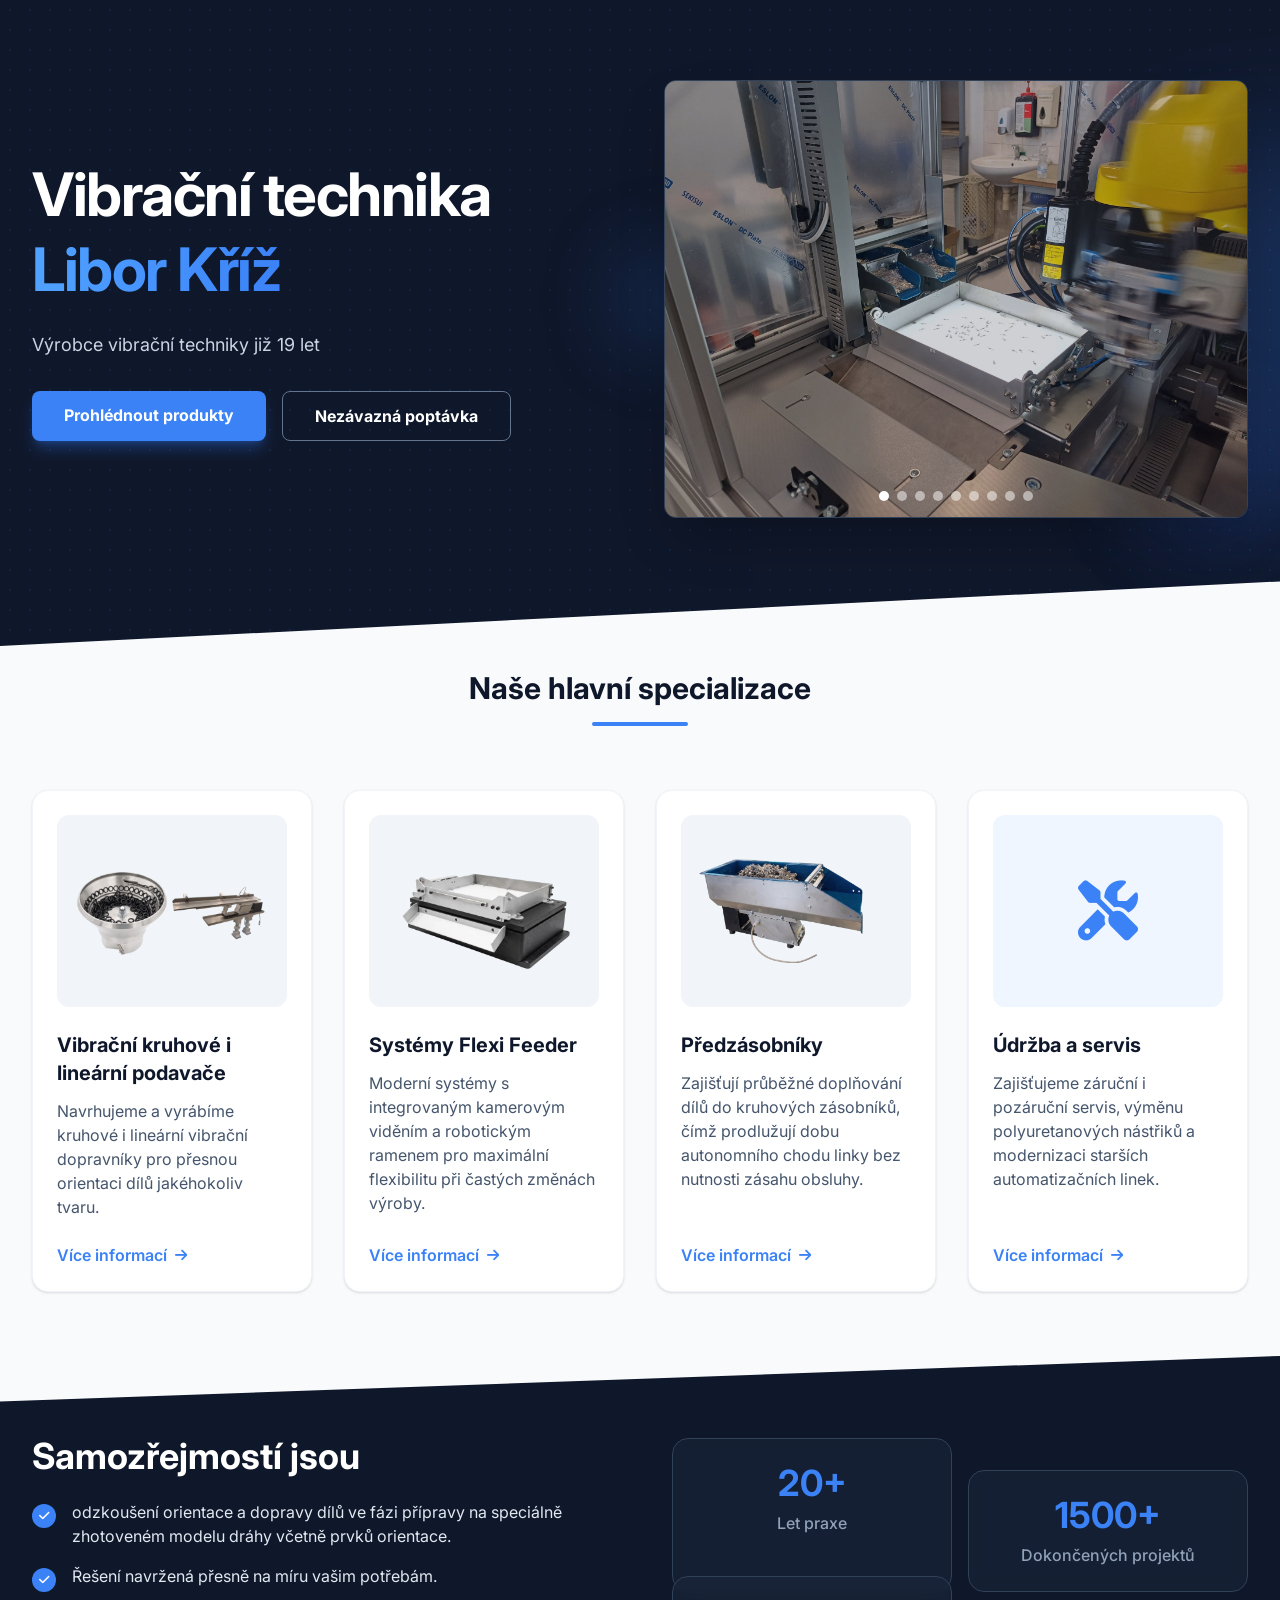
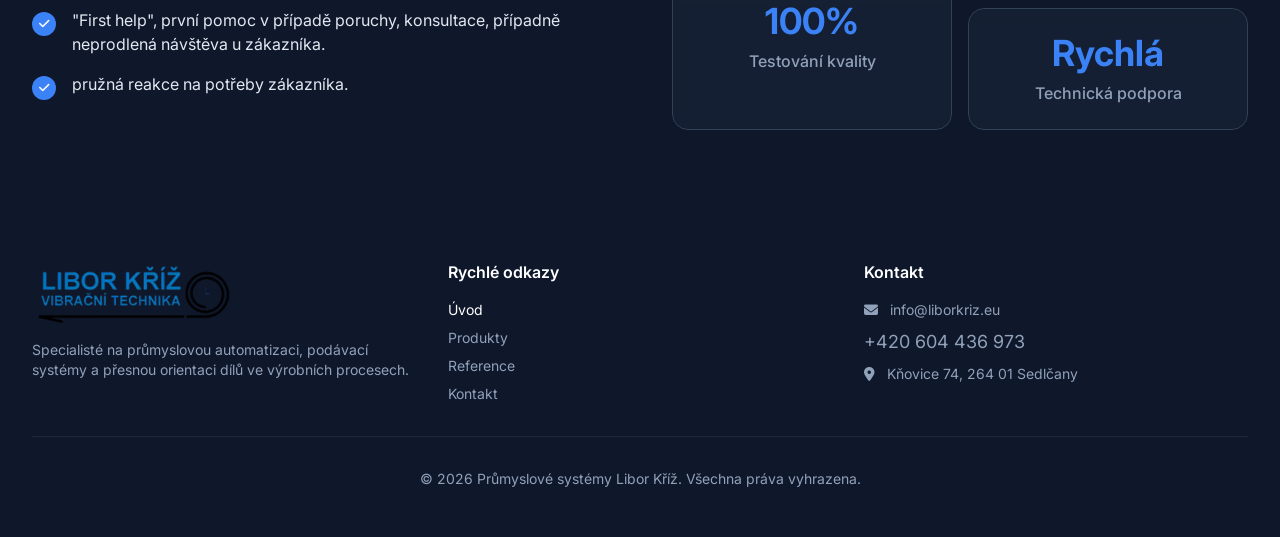
==== commit 706fbdbd: "index.html" ====
--- a/index.html
+++ b/index.html
@@ -278,25 +278,37 @@
         });
     </script>
     <script>
-        // Spojený skript pro načtení hlavičky a zvýraznění aktivní stránky v menuy
-        fetch('hlavicka.html')
-            .then(response => response.text())
-            .then(data => {
-                document.getElementById('spolecna-hlavicka').outerHTML = data;
-                
-                let currentPage = window.location.pathname.split('/').pop();
-                if (currentPage === '') currentPage = 'index.html';
-
-                const navLinks = document.querySelectorAll('header nav a');
-                
-                navLinks.forEach(link => {
-                    if (link.getAttribute('href') === currentPage) {
-                        link.classList.remove('text-slate-500');
-                        link.classList.add('text-industrial-blue', 'font-extrabold', 'border-b-2', 'border-industrial-blue');
-                    }
+       fetch('hlavicka.html')
+    .then(response => response.text())
+    .then(data => {
+        // Vložení hlavičky
+        document.getElementById('spolecna-hlavicka').outerHTML = data;
+        
+        let currentPage = window.location.pathname.split('/').pop();
+        if (currentPage === '') currentPage = 'index.html';
+
+        setTimeout(() => {
+            const navLinks = document.querySelectorAll('header nav a');
+            navLinks.forEach(link => {
+                if (link.getAttribute('href') === currentPage) {
+                    link.classList.remove('text-slate-500');
+                    link.classList.add('text-industrial-blue', 'font-extrabold', 'border-b-2', 'border-industrial-blue');
+                }
+            });
+
+            // --- KÓD PRO ROZBALENÍ MOBILNÍHO MENU ---
+            const mobileBtn = document.getElementById('mobile-menu-btn');
+            const mobileMenu = document.getElementById('mobile-menu');
+            
+            if (mobileBtn && mobileMenu) {
+                mobileBtn.addEventListener('click', () => {
+                    mobileMenu.classList.toggle('hidden');
                 });
-            })
-            .catch(error => console.error('Chyba při načítání hlavičky:', error));
-    </script>
+            }
+            // ----------------------------------------
+            
+        }, 50);
+    })
+    .catch(error => console.error('Chyba při načítání hlavičky:', error));
 </body>
-</html>+</html>
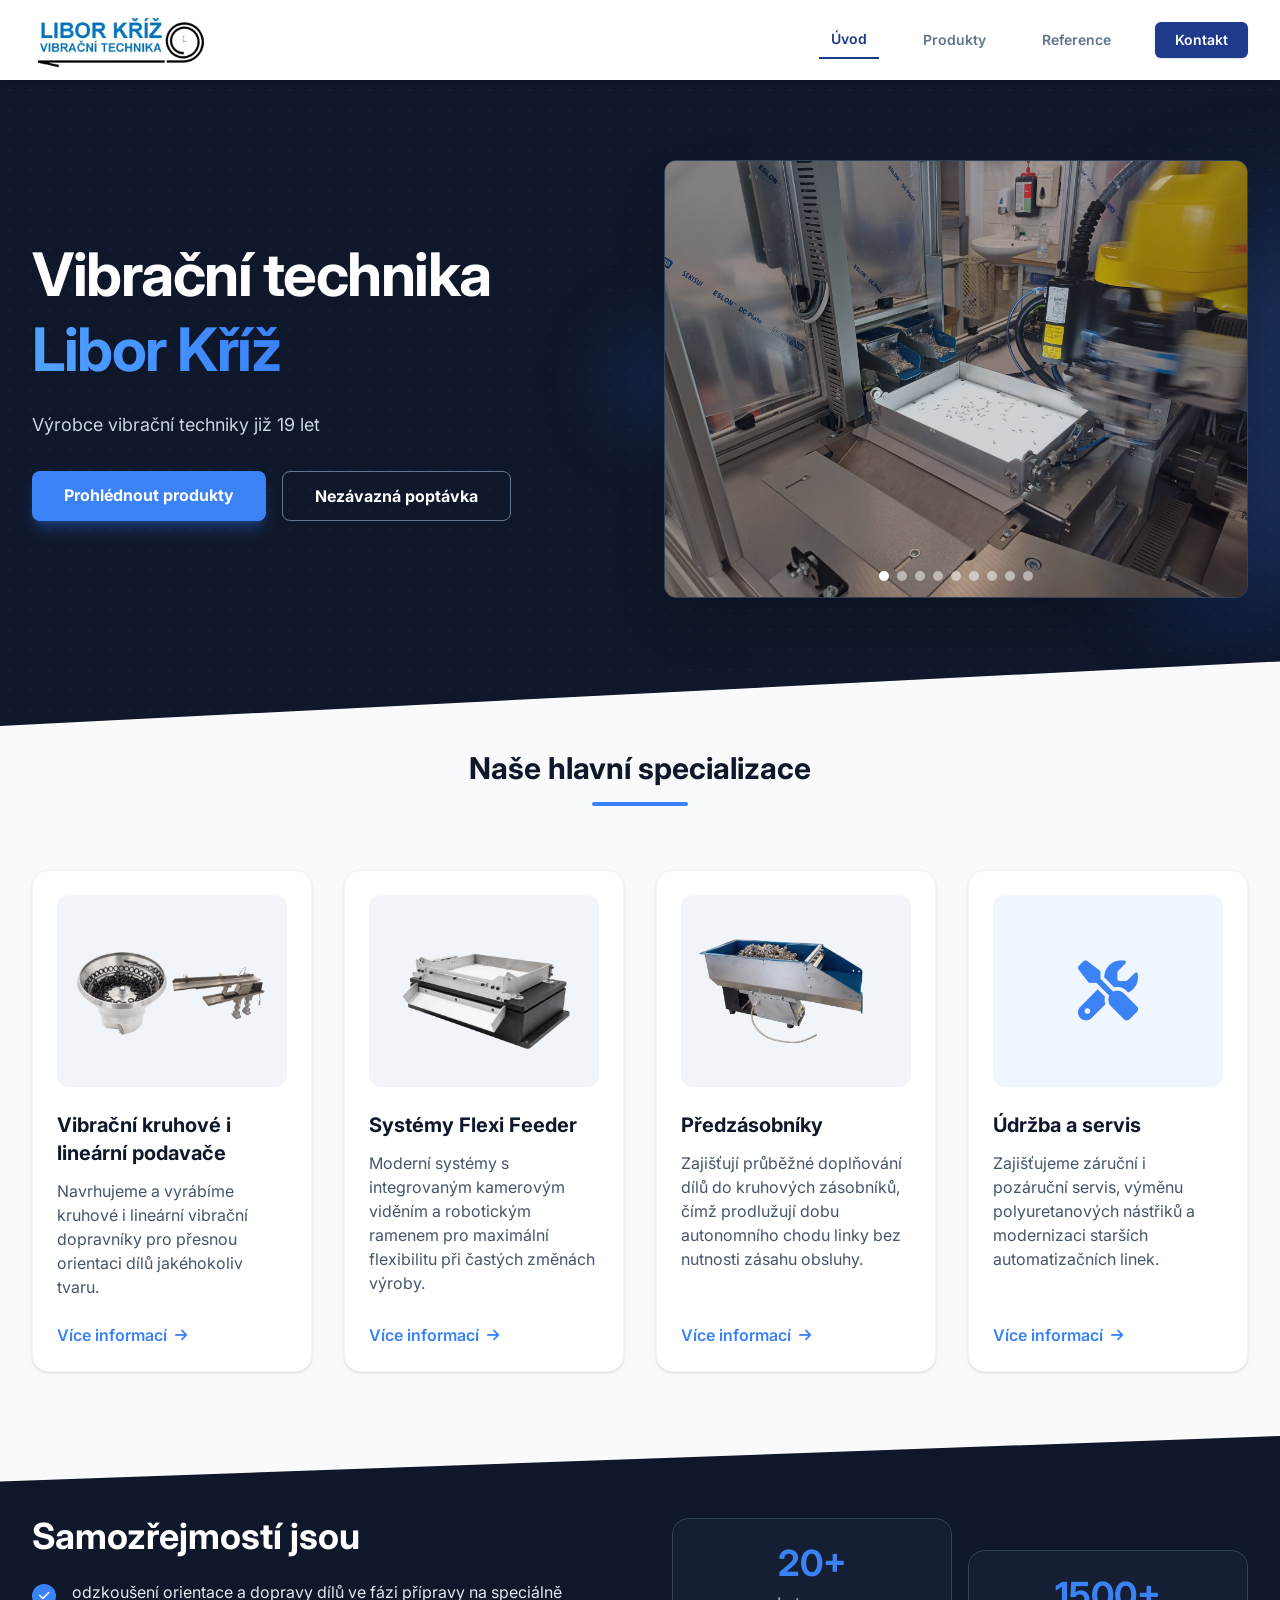
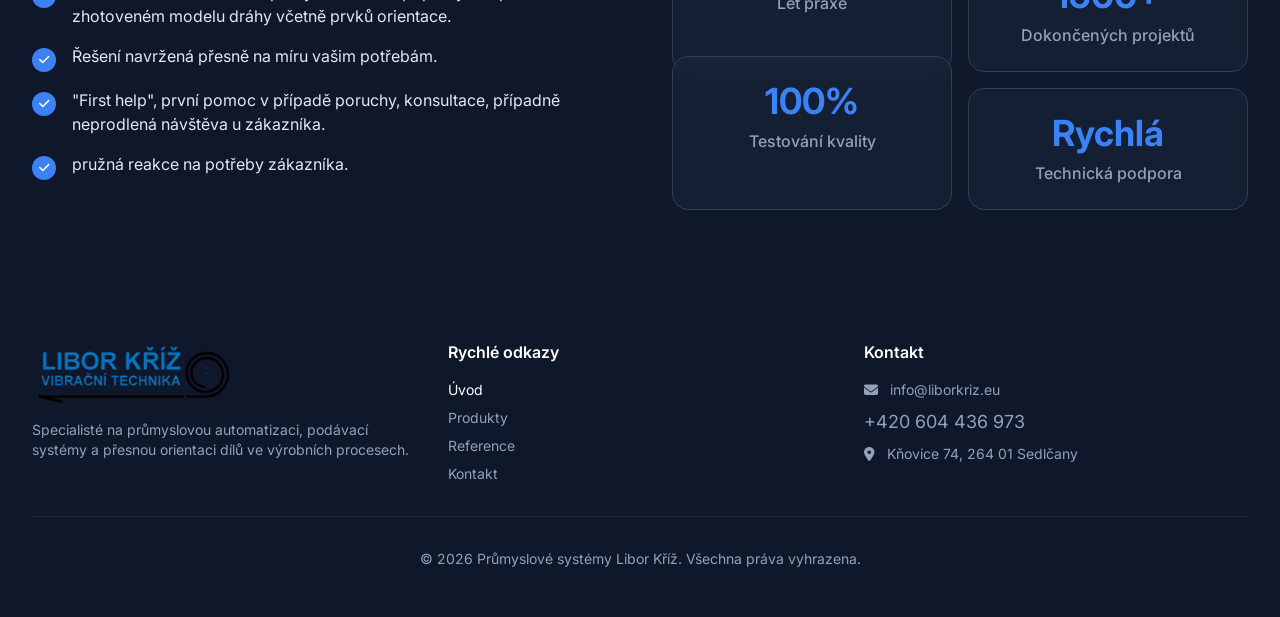
==== commit 91e0e555: "index.html" ====
--- a/index.html
+++ b/index.html
@@ -279,36 +279,37 @@
     </script>
     <script>
        fetch('hlavicka.html')
-    .then(response => response.text())
-    .then(data => {
-        // Vložení hlavičky
-        document.getElementById('spolecna-hlavicka').outerHTML = data;
-        
-        let currentPage = window.location.pathname.split('/').pop();
-        if (currentPage === '') currentPage = 'index.html';
-
-        setTimeout(() => {
-            const navLinks = document.querySelectorAll('header nav a');
-            navLinks.forEach(link => {
-                if (link.getAttribute('href') === currentPage) {
-                    link.classList.remove('text-slate-500');
-                    link.classList.add('text-industrial-blue', 'font-extrabold', 'border-b-2', 'border-industrial-blue');
+        .then(response => response.text())
+        .then(data => {
+            // Vložení hlavičky
+            document.getElementById('spolecna-hlavicka').outerHTML = data;
+            
+            let currentPage = window.location.pathname.split('/').pop();
+            if (currentPage === '') currentPage = 'index.html';
+    
+            setTimeout(() => {
+                const navLinks = document.querySelectorAll('header nav a');
+                navLinks.forEach(link => {
+                    if (link.getAttribute('href') === currentPage) {
+                        link.classList.remove('text-slate-500');
+                        link.classList.add('text-industrial-blue', 'font-extrabold', 'border-b-2', 'border-industrial-blue');
+                    }
+                });
+    
+                // --- KÓD PRO ROZBALENÍ MOBILNÍHO MENU ---
+                const mobileBtn = document.getElementById('mobile-menu-btn');
+                const mobileMenu = document.getElementById('mobile-menu');
+                
+                if (mobileBtn && mobileMenu) {
+                    mobileBtn.addEventListener('click', () => {
+                        mobileMenu.classList.toggle('hidden');
+                    });
                 }
-            });
-
-            // --- KÓD PRO ROZBALENÍ MOBILNÍHO MENU ---
-            const mobileBtn = document.getElementById('mobile-menu-btn');
-            const mobileMenu = document.getElementById('mobile-menu');
-            
-            if (mobileBtn && mobileMenu) {
-                mobileBtn.addEventListener('click', () => {
-                    mobileMenu.classList.toggle('hidden');
-                });
-            }
-            // ----------------------------------------
-            
-        }, 50);
-    })
-    .catch(error => console.error('Chyba při načítání hlavičky:', error));
+                // ----------------------------------------
+                
+            }, 50);
+        })
+        .catch(error => console.error('Chyba při načítání hlavičky:', error));
+    </script>
 </body>
 </html>
